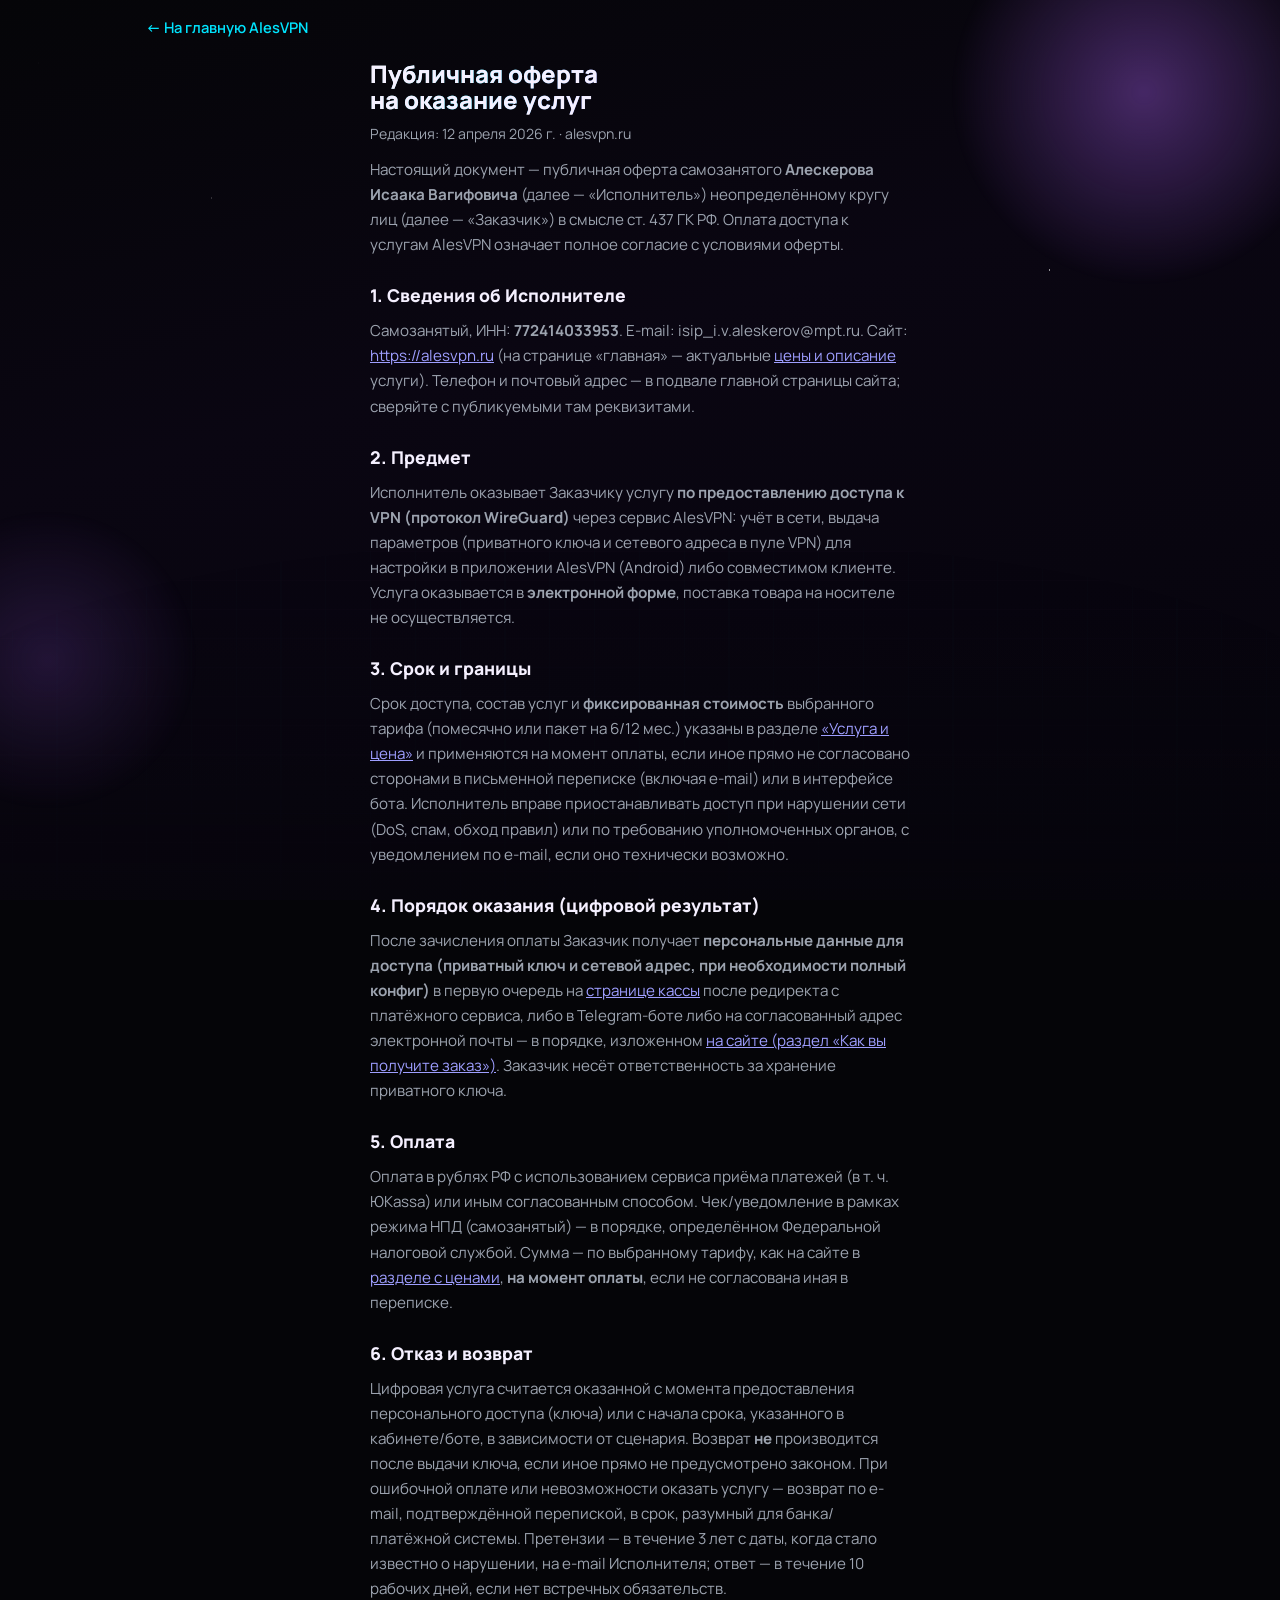
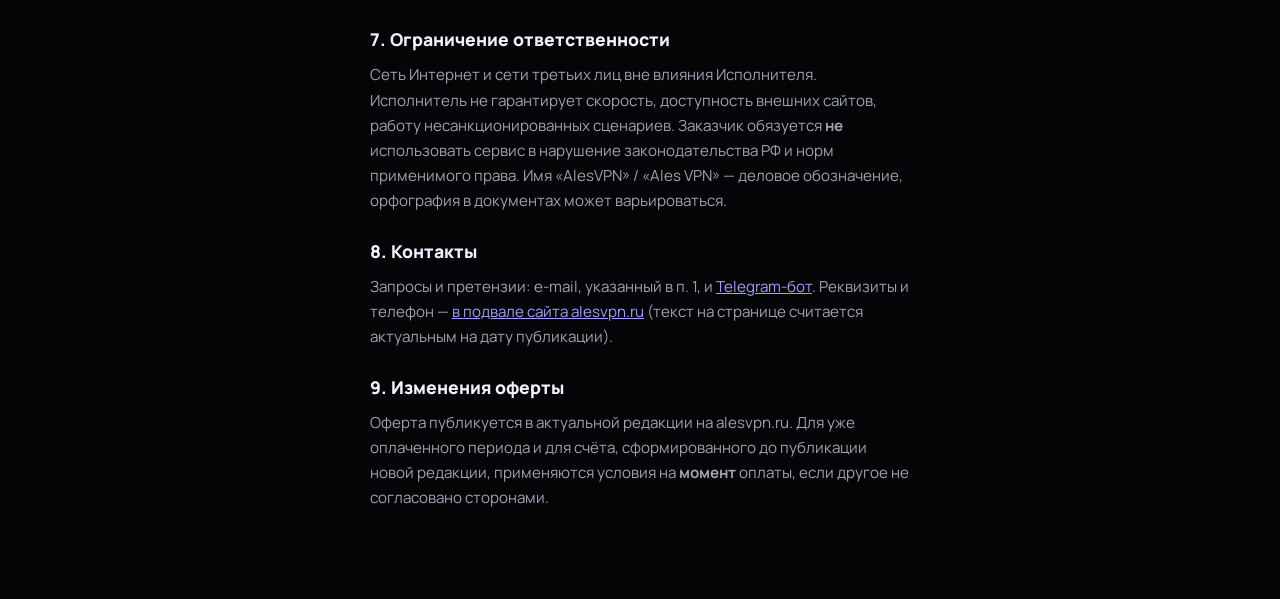
==== web/oferta.html @ 0da1a682 "UPPPPD WEB" ====
<!DOCTYPE html>
<html lang="ru">
  <head>
    <meta charset="utf-8" />
    <meta name="viewport" content="width=device-width, initial-scale=1" />
    <meta name="color-scheme" content="dark" />
    <meta name="theme-color" content="#050508" />
    <meta
      name="description"
      content="Публичная оферта на оказание услуг AlesVPN (самозанятый)."
    />
    <title>Публичная оферта — AlesVPN</title>
    <link rel="icon" href="assets/favicon.svg" type="image/svg+xml" />
    <link rel="preconnect" href="https://fonts.googleapis.com" />
    <link rel="preconnect" href="https://fonts.gstatic.com" crossorigin />
    <link
      href="https://fonts.googleapis.com/css2?family=Manrope:wght@500;600;700;800&display=swap"
      rel="stylesheet"
    />
    <link rel="stylesheet" href="assets/style.css" />
  </head>
  <body>
    <a class="skip-link" href="#oferta">К тексту оферты</a>
    <div id="bg" aria-hidden="true">
      <div class="stars-css"></div>
      <div class="stars-css-dense" aria-hidden="true"></div>
      <div class="glow-tr"></div>
      <div class="glow-bl"></div>
      <div class="earth"></div>
    </div>

    <div class="wrap" id="oferta">
      <a class="oferta-back" href="index.html">← На главную AlesVPN</a>
      <article class="oferta-article" id="oferta-text">
        <h1>Публичная оферта на оказание услуг</h1>
        <p class="oferta-meta">Редакция: 12 апреля 2026 г. · alesvpn.ru</p>
        <p>
          Настоящий документ — публичная оферта самозанятого <strong>Алескерова
          Исаака Вагифовича</strong> (далее — «Исполнитель») неопределённому кругу лиц
          (далее — «Заказчик») в смысле ст.&nbsp;437 ГК РФ. Оплата доступа
          к услугам AlesVPN означает полное согласие с условиями оферты.
        </p>
        <h2>1. Сведения об Исполнителе</h2>
        <p>
          Самозанятый, ИНН: <strong>772414033953</strong>. E-mail:
          isip_i.v.aleskerov@mpt.ru. Сайт: <a href="https://alesvpn.ru">https://alesvpn.ru</a>
          (на странице «главная» — актуальные <a href="index.html#услуги">цены
          и описание</a> услуги). Телефон и почтовый адрес — в подвале главной
          страницы сайта; сверяйте с публикуемыми там реквизитами.
        </p>
        <h2>2. Предмет</h2>
        <p>
          Исполнитель оказывает Заказчику услугу
          <strong>по предоставлению доступа к VPN (протокол WireGuard)</strong>
          через сервис AlesVPN: учёт в сети, выдача параметров
          (приватного ключа и сетевого адреса в пуле VPN) для настройки в
          приложении AlesVPN (Android) либо совместимом клиенте. Услуга
          оказывается в <strong>электронной форме</strong>, поставка товара на
          носителе не осуществляется.
        </p>
        <h2>3. Срок и границы</h2>
        <p>
          Срок доступа, состав услуг и <strong>фиксированная стоимость
          </strong>выбранного тарифа (помесячно или пакет на 6/12 мес.) указаны
          в разделе
          <a href="index.html#услуги">«Услуга и цена»</a> и применяются на
          момент оплаты, если
          иное прямо не согласовано сторонами в письменной переписке
          (включая e-mail) или в интерфейсе бота. Исполнитель вправе приостанавливать
          доступ при нарушении сети (DoS, спам, обход правил) или по
          требованию уполномоченных органов, с уведомлением по e-mail, если
          оно технически возможно.
        </p>
        <h2>4. Порядок оказания (цифровой результат)</h2>
        <p>
          После зачисления оплаты Заказчик получает <strong>персональные
          данные для доступа (приватный ключ и сетевой адрес, при необходимости
          полный конфиг)</strong> в первую очередь на <a href="https://alesvpn.ru/pay/">странице
          кассы</a> после редиректа с платёжного сервиса, либо в Telegram-боте
          либо на согласованный адрес электронной почты — в порядке, изложенном
          <a href="index.html#получение">на сайте (раздел «Как вы получите заказ»)</a>. Заказчик
          несёт ответственность за хранение приватного ключа.
        </p>
        <h2>5. Оплата</h2>
        <p>
          Оплата в рублях РФ с использованием сервиса приёма платежей
          (в т.&nbsp;ч. ЮKassa) или иным согласованным способом. Чек/уведомление
          в рамках режима НПД (самозанятый) — в порядке, определённом
          Федеральной налоговой службой. Сумма — по выбранному тарифу, как на
          сайте в
          <a href="index.html#услуги">разделе с ценами</a>, <strong>на
          момент оплаты</strong>, если не
          согласована иная в переписке.
        </p>
        <h2>6. Отказ и возврат</h2>
        <p>
          Цифровая услуга считается оказанной с момента предоставления
          персонального доступа (ключа) или с начала срока, указанного в
          кабинете/боте, в зависимости от сценария. Возврат
          <strong>не</strong> производится после выдачи ключа, если
          иное прямо не предусмотрено законом. При ошибочной оплате или
          невозможности оказать услугу — возврат по
          e-mail, подтверждённой перепиской, в срок, разумный для
          банка/платёжной системы. Претензии — в течение 3 лет с
          даты, когда стало известно о нарушении, на e-mail Исполнителя;
          ответ — в течение 10 рабочих дней, если нет встречных обязательств.
        </p>
        <h2>7. Ограничение ответственности</h2>
        <p>
          Сеть Интернет и сети третьих лиц вне влияния Исполнителя. Исполнитель
          не гарантирует скорость, доступность внешних сайтов, работу
          несанкционированных сценариев. Заказчик обязуется <strong>не
          </strong>использовать сервис в нарушение законодательства РФ и
          норм применимого права. Имя «AlesVPN» / «Ales VPN» — деловое
          обозначение, орфография в документах может варьироваться.
        </p>
        <h2>8. Контакты</h2>
        <p>
          Запросы и претензии: e-mail, указанный в п.&nbsp;1, и
          <a href="https://t.me/AlesVPN_bot">Telegram-бот</a>. Реквизиты и
          телефон — <a href="index.html#content">в подвале сайта alesvpn.ru</a>
          (текст на странице считается актуальным на дату публикации).
        </p>
        <h2>9. Изменения оферты</h2>
        <p>
          Оферта публикуется в актуальной редакции на
          alesvpn.ru. Для уже оплаченного периода и для счёта, сформированного
          до публикации новой редакции, применяются условия на
          <strong>момент</strong> оплаты, если другое не
          согласовано сторонами.
        </p>
      </article>
    </div>
    <script src="assets/stars.js" defer></script>
  </body>
</html>
---- web/assets/style.css ----
/* AlesVPN — согласовано с Android theme (Color.kt, NeonBackground) */
:root {
  --bg-0: #050508;
  --bg-1: #0a0612;
  --purple: #b366ff;
  --purple-dim: #6b3fa0;
  --cyan: #00e5ff;
  --text: #f5f0ff;
  --muted: #9ca3af;
  --glass: rgba(27, 15, 46, 0.5);
  --line: rgba(179, 102, 255, 0.22);
  --font: "Manrope", system-ui, sans-serif;
}

* {
  box-sizing: border-box;
}
::selection {
  background: color-mix(in srgb, var(--purple) 45%, transparent);
  color: var(--text);
}
html {
  scroll-behavior: smooth;
}
body {
  margin: 0;
  min-height: 100vh;
  color: var(--text);
  font-family: var(--font);
  background: var(--bg-0);
}
.skip-link {
  position: absolute;
  left: -9999px;
  z-index: 100;
  padding: 0.5rem 1rem;
  background: var(--cyan);
  color: #0a040e;
  font-weight: 700;
  border-radius: 8px;
}
.skip-link:focus {
  left: 0.75rem;
  top: 0.75rem;
}

#bg {
  position: fixed;
  inset: 0;
  z-index: 0;
  isolation: isolate;
  background: linear-gradient(165deg, var(--bg-0), var(--bg-1) 40%, #06040c);
  pointer-events: none;
}

.stars-css {
  position: absolute;
  inset: 0;
  background-image: radial-gradient(1.2px 1.2px at 15% 20%, #fff3 0 50%, transparent 52%),
    radial-gradient(1px 1px at 55% 65%, rgba(0, 229, 255, 0.2) 0 50%, transparent 52%),
    radial-gradient(1.4px 1.4px at 82% 30%, #fffa 0 50%, transparent 52%),
    radial-gradient(0.8px 0.8px at 40% 80%, #fff2 0 50%, transparent 52%),
    radial-gradient(1.1px 1.1px at 6% 45%, #fff2 0 50%, transparent 52%),
    radial-gradient(0.9px 0.9px at 33% 12%, rgba(255, 255, 255, 0.2) 0 50%, transparent 52%),
    radial-gradient(1px 1px at 91% 72%, #fff1 0 50%, transparent 52%),
    radial-gradient(0.7px 0.7px at 48% 91%, rgba(0, 229, 255, 0.12) 0 50%, transparent 52%);
  background-size: 110% 110%, 100% 100%, 100% 100%, 100% 100%, 100% 100%, 100% 100%,
    100% 100%, 100% 100%;
  animation: shift 100s ease-in-out infinite;
  opacity: 0.86;
}

/* Статичный плотный слой — мелкие точки по всему экрану */
.stars-css-dense {
  position: absolute;
  inset: 0;
  opacity: 0.68;
  background-image: radial-gradient(0.55px 0.55px at 3% 7%, rgba(255, 255, 255, 0.4), transparent),
    radial-gradient(0.5px 0.5px at 11% 19%, rgba(255, 255, 255, 0.32), transparent),
    radial-gradient(0.45px 0.45px at 19% 4%, rgba(0, 229, 255, 0.2), transparent),
    radial-gradient(0.5px 0.5px at 27% 14%, rgba(255, 255, 255, 0.28), transparent),
    radial-gradient(0.55px 0.55px at 35% 28%, rgba(255, 255, 255, 0.35), transparent),
    radial-gradient(0.4px 0.4px at 44% 9%, rgba(255, 255, 255, 0.25), transparent),
    radial-gradient(0.5px 0.5px at 52% 21%, rgba(179, 102, 255, 0.18), transparent),
    radial-gradient(0.45px 0.45px at 60% 6%, rgba(255, 255, 255, 0.3), transparent),
    radial-gradient(0.5px 0.5px at 68% 18%, rgba(255, 255, 255, 0.26), transparent),
    radial-gradient(0.45px 0.45px at 76% 3%, rgba(0, 229, 255, 0.15), transparent),
    radial-gradient(0.5px 0.5px at 84% 15%, rgba(255, 255, 255, 0.33), transparent),
    radial-gradient(0.4px 0.4px at 92% 27%, rgba(255, 255, 255, 0.22), transparent),
    radial-gradient(0.5px 0.5px at 8% 35%, rgba(255, 255, 255, 0.3), transparent),
    radial-gradient(0.45px 0.45px at 16% 48%, rgba(255, 255, 255, 0.25), transparent),
    radial-gradient(0.5px 0.5px at 24% 40%, rgba(0, 229, 255, 0.14), transparent),
    radial-gradient(0.45px 0.45px at 32% 55%, rgba(255, 255, 255, 0.35), transparent),
    radial-gradient(0.5px 0.5px at 40% 45%, rgba(255, 255, 255, 0.28), transparent),
    radial-gradient(0.4px 0.4px at 48% 62%, rgba(179, 102, 255, 0.12), transparent),
    radial-gradient(0.5px 0.5px at 56% 50%, rgba(255, 255, 255, 0.32), transparent),
    radial-gradient(0.45px 0.45px at 64% 38%, rgba(255, 255, 255, 0.2), transparent),
    radial-gradient(0.5px 0.5px at 72% 57%, rgba(255, 255, 255, 0.27), transparent),
    radial-gradient(0.4px 0.4px at 80% 44%, rgba(0, 229, 255, 0.12), transparent),
    radial-gradient(0.5px 0.5px at 88% 52%, rgba(255, 255, 255, 0.34), transparent),
    radial-gradient(0.45px 0.45px at 96% 64%, rgba(255, 255, 255, 0.24), transparent),
    radial-gradient(0.5px 0.5px at 4% 72%, rgba(255, 255, 255, 0.3), transparent),
    radial-gradient(0.4px 0.4px at 13% 80%, rgba(255, 255, 255, 0.22), transparent),
    radial-gradient(0.5px 0.5px at 22% 68%, rgba(255, 255, 255, 0.32), transparent),
    radial-gradient(0.45px 0.45px at 31% 90%, rgba(0, 229, 255, 0.15), transparent),
    radial-gradient(0.5px 0.5px at 39% 75%, rgba(255, 255, 255, 0.26), transparent),
    radial-gradient(0.45px 0.45px at 47% 88%, rgba(255, 255, 255, 0.2), transparent),
    radial-gradient(0.4px 0.4px at 55% 70%, rgba(255, 255, 255, 0.28), transparent),
    radial-gradient(0.5px 0.5px at 63% 95%, rgba(179, 102, 255, 0.1), transparent),
    radial-gradient(0.5px 0.5px at 71% 78%, rgba(255, 255, 255, 0.33), transparent),
    radial-gradient(0.45px 0.45px at 79% 85%, rgba(255, 255, 255, 0.25), transparent),
    radial-gradient(0.5px 0.5px at 87% 73%, rgba(0, 229, 255, 0.11), transparent),
    radial-gradient(0.4px 0.4px at 95% 90%, rgba(255, 255, 255, 0.3), transparent),
    radial-gradient(0.45px 0.45px at 2% 58%, rgba(255, 255, 255, 0.2), transparent),
    radial-gradient(0.5px 0.5px at 97% 40%, rgba(255, 255, 255, 0.28), transparent);
  pointer-events: none;
}

/* Плитка 56×56 — повтор по всему вьюпорту, сотни мелких точек */
.stars-tile {
  position: absolute;
  inset: 0;
  pointer-events: none;
  opacity: 0.52;
  background-size: 56px 56px;
  background-repeat: repeat;
  background-image: radial-gradient(0.5px 0.5px at 3px 2px, rgba(255, 255, 255, 0.45), transparent),
    radial-gradient(0.4px 0.4px at 20px 20px, rgba(255, 255, 255, 0.32), transparent),
    radial-gradient(0.45px 0.45px at 37px 33px, rgba(0, 229, 255, 0.18), transparent),
    radial-gradient(0.35px 0.35px at 2px 4px, rgba(255, 255, 255, 0.25), transparent),
    radial-gradient(0.4px 0.4px at 19px 17px, rgba(255, 255, 255, 0.3), transparent),
    radial-gradient(0.4px 0.4px at 36px 30px, rgba(255, 255, 255, 0.22), transparent),
    radial-gradient(0.45px 0.45px at 12px 0px, rgba(255, 255, 255, 0.28), transparent),
    radial-gradient(0.35px 0.35px at 26px 13px, rgba(179, 102, 255, 0.12), transparent),
    radial-gradient(0.4px 0.4px at 11px 39px, rgba(255, 255, 255, 0.33), transparent),
    radial-gradient(0.4px 0.4px at 28px 6px, rgba(0, 229, 255, 0.1), transparent),
    radial-gradient(0.4px 0.4px at 45px 1px, rgba(255, 255, 255, 0.2), transparent),
    radial-gradient(0.4px 0.4px at 9px 18px, rgba(255, 255, 255, 0.26), transparent),
    radial-gradient(0.35px 0.35px at 1px 12px, rgba(255, 255, 255, 0.2), transparent),
    radial-gradient(0.4px 0.4px at 33px 2px, rgba(255, 255, 255, 0.3), transparent),
    radial-gradient(0.4px 0.4px at 50px 8px, rgba(255, 255, 255, 0.15), transparent),
    radial-gradient(0.4px 0.4px at 6px 25px, rgba(255, 255, 255, 0.28), transparent),
    radial-gradient(0.35px 0.35px at 15px 8px, rgba(0, 229, 255, 0.12), transparent),
    radial-gradient(0.45px 0.45px at 32px 21px, rgba(255, 255, 255, 0.24), transparent),
    radial-gradient(0.35px 0.35px at 42px 12px, rgba(255, 255, 255, 0.2), transparent),
    radial-gradient(0.4px 0.4px at 24px 38px, rgba(255, 255, 255, 0.3), transparent);
}
.stars-tile-b {
  opacity: 0.38;
  background-position: 28px 14px;
  background-image: radial-gradient(0.45px 0.45px at 11px 2px, rgba(255, 255, 255, 0.3), transparent),
    radial-gradient(0.4px 0.4px at 2px 13px, rgba(255, 255, 255, 0.25), transparent),
    radial-gradient(0.4px 0.4px at 21px 24px, rgba(0, 229, 255, 0.12), transparent),
    radial-gradient(0.35px 0.35px at 40px 35px, rgba(255, 255, 255, 0.22), transparent),
    radial-gradient(0.4px 0.4px at 3px 46px, rgba(255, 255, 255, 0.28), transparent),
    radial-gradient(0.4px 0.4px at 22px 1px, rgba(255, 255, 255, 0.2), transparent),
    radial-gradient(0.4px 0.4px at 41px 12px, rgba(255, 255, 255, 0.26), transparent),
    radial-gradient(0.35px 0.35px at 2px 23px, rgba(255, 255, 255, 0.18), transparent),
    radial-gradient(0.45px 0.45px at 21px 34px, rgba(179, 102, 255, 0.1), transparent),
    radial-gradient(0.4px 0.4px at 40px 45px, rgba(255, 255, 255, 0.3), transparent),
    radial-gradient(0.4px 0.4px at 1px 0px, rgba(255, 255, 255, 0.2), transparent),
    radial-gradient(0.4px 0.4px at 20px 11px, rgba(0, 229, 255, 0.1), transparent),
    radial-gradient(0.35px 0.35px at 0px 33px, rgba(255, 255, 255, 0.24), transparent),
    radial-gradient(0.4px 0.4px at 19px 44px, rgba(255, 255, 255, 0.22), transparent),
    radial-gradient(0.4px 0.4px at 38px 1px, rgba(255, 255, 255, 0.26), transparent),
    radial-gradient(0.4px 0.4px at 17px 10px, rgba(255, 255, 255, 0.2), transparent),
    radial-gradient(0.4px 0.4px at 36px 21px, rgba(255, 255, 255, 0.32), transparent),
    radial-gradient(0.4px 0.4px at 15px 32px, rgba(255, 255, 255, 0.2), transparent),
    radial-gradient(0.4px 0.4px at 34px 43px, rgba(255, 255, 255, 0.15), transparent);
}

.comets {
  position: absolute;
  inset: 0;
  z-index: 1;
  overflow: hidden;
  pointer-events: none;
}
.comet {
  --comet-dur: 14s;
  --comet-delay: 0s;
  --comet-rot: 35deg;
  --comet-sx: 0;
  --comet-sy: 0;
  --comet-ex: 0;
  --comet-ey: 0;
  --comet-scale: 0.8;
  position: absolute;
  left: 0;
  top: 0;
  width: clamp(64px, 8vw, 100px);
  height: 2px;
  margin-left: -1px;
  border-radius: 1px;
  /* Хвост сзади: яркий «нос» в +local X, совпадает с направлением полёта после rotate(atan2(Δy,Δx)) */
  background: linear-gradient(
    90deg,
    transparent 0%,
    rgba(179, 102, 255, 0.1) 40%,
    rgba(0, 230, 255, 0.28) 62%,
    rgba(255, 255, 255, 0.9) 100%
  );
  box-shadow: 0 0 4px color-mix(in srgb, var(--cyan) 30%, transparent),
    0 0 6px color-mix(in srgb, var(--cyan) 6%, transparent);
  opacity: 0;
  transform: translate(var(--comet-sx), var(--comet-sy)) rotate(var(--comet-rot)) scale(var(--comet-scale));
  animation: comet-streak var(--comet-dur) linear infinite;
  animation-delay: var(--comet-delay);
}
@keyframes comet-streak {
  0% {
    opacity: 0;
    transform: translate(var(--comet-sx), var(--comet-sy)) rotate(var(--comet-rot)) scale(var(--comet-scale));
  }
  5% {
    opacity: 0.9;
  }
  90% {
    opacity: 0.72;
  }
  100% {
    opacity: 0;
    transform: translate(var(--comet-ex), var(--comet-ey)) rotate(var(--comet-rot)) scale(calc(var(--comet-scale) * 0.8));
  }
}

@keyframes shift {
  0%,
  100% {
    transform: translate(0, 0);
  }
  50% {
    transform: translate(1%, -0.5%);
  }
}

.glow-tr {
  z-index: 2;
  position: absolute;
  top: -12%;
  right: -5%;
  width: min(400px, 45vw);
  height: min(400px, 45vw);
  background: radial-gradient(
    circle,
    color-mix(in srgb, var(--purple) 36%, transparent) 0%,
    transparent 68%
  );
  filter: blur(2px);
  animation: bob 20s ease-in-out infinite;
}
.glow-bl {
  z-index: 2;
  position: absolute;
  bottom: 10%;
  left: -8%;
  width: min(300px, 40vw);
  height: min(300px, 40vw);
  background: radial-gradient(
    circle,
    color-mix(in srgb, var(--purple-dim) 28%, transparent) 0%,
    transparent 70%
  );
  filter: blur(2px);
  animation: bob 24s ease-in-out -6s infinite;
}
@keyframes bob {
  0%,
  100% {
    transform: translate(0, 0);
  }
  50% {
    transform: translate(-6px, 4px) scale(1.03);
  }
}

.earth {
  z-index: 2;
  position: absolute;
  left: 0;
  right: 0;
  bottom: 0;
  height: 36vh;
  max-height: 380px;
  border-radius: 100% 100% 0 0;
  background: linear-gradient(180deg, transparent, rgba(5, 5, 8, 0.88)),
    repeating-linear-gradient(90deg, transparent 0 39px, rgba(0, 229, 255, 0.05) 39px 40px),
    repeating-linear-gradient(0deg, transparent 0 25px, rgba(179, 102, 255, 0.05) 25px 26px);
  transform: scale(1.12);
  transform-origin: bottom;
  opacity: 0.45;
  mask-image: linear-gradient(180deg, #0004, #000a);
}
#star-canvas {
  /* Внутри #bg, над CSS-слоями: иначе #bg рисовался бы поверх canvas (старый баг). */
  position: absolute;
  inset: 0;
  z-index: 1;
  pointer-events: none;
  opacity: 0.9;
}

.wrap {
  position: relative;
  z-index: 1;
  max-width: 1024px;
  margin: 0 auto;
  padding: 1rem 1.15rem 3.5rem;
}
header {
  display: flex;
  flex-wrap: wrap;
  align-items: center;
  justify-content: space-between;
  gap: 0.75rem;
  padding: 0.25rem 0 1.75rem;
}
header .header-download {
  padding: 0.52rem 1rem;
  font-size: 0.86rem;
  border-radius: 12px;
  white-space: nowrap;
}
.logo {
  display: inline-flex;
  align-items: center;
  gap: 0.5rem;
  text-decoration: none;
  color: var(--text);
  font-weight: 800;
  font-size: 1.2rem;
  letter-spacing: 0.04em;
}
.logo span {
  width: 8px;
  height: 8px;
  border-radius: 50%;
  background: var(--cyan);
  box-shadow: 0 0 12px var(--cyan);
}
nav.nav a {
  color: var(--muted);
  text-decoration: none;
  font-weight: 600;
  font-size: 0.88rem;
  margin-left: 0.85rem;
}
nav.nav a:first-of-type {
  margin-left: 0;
}
nav.nav a:hover {
  color: var(--text);
}
nav.nav a:focus-visible {
  outline: 2px solid var(--cyan);
  outline-offset: 4px;
  border-radius: 6px;
  color: var(--text);
}

h1 {
  font-size: clamp(2.1rem, 5.5vw, 3.15rem);
  line-height: 1.1;
  margin: 0 0 0.9rem;
  max-width: 16ch;
  background: linear-gradient(120deg, #fff, var(--cyan) 40%, var(--purple));
  -webkit-background-clip: text;
  background-clip: text;
  color: transparent;
}
.sub {
  color: var(--muted);
  max-width: 50ch;
  line-height: 1.6;
  font-size: 1.08rem;
  margin: 0 0 1.5rem;
}
.sub-tight {
  margin: -0.4rem 0 1rem;
  max-width: 60ch;
}
.pill {
  display: inline-block;
  font-size: 0.8rem;
  color: var(--muted);
  border: 1px solid var(--line);
  padding: 0.3rem 0.75rem;
  border-radius: 999px;
  margin-bottom: 1.1rem;
  background: var(--glass);
}
.pill b {
  color: var(--cyan);
  font-weight: 600;
  margin-left: 0.35rem;
}
.dns-hint {
  font-size: 0.86rem;
  line-height: 1.5;
  color: var(--muted);
  background: color-mix(in srgb, var(--cyan) 6%, var(--bg-0));
  border: 1px solid color-mix(in srgb, var(--cyan) 22%, transparent);
  border-radius: 12px;
  padding: 0.75rem 1rem;
  margin: 0 0 1.25rem;
  max-width: 55ch;
}
.dns-hint strong {
  color: var(--text);
  font-weight: 600;
}
.cta {
  display: flex;
  flex-wrap: wrap;
  gap: 0.65rem;
  margin: 0 0 2.5rem;
}
.btn {
  display: inline-flex;
  align-items: center;
  justify-content: center;
  padding: 0.86rem 1.35rem;
  border-radius: 14px;
  font-weight: 700;
  font-size: 0.95rem;
  text-decoration: none;
  border: 1px solid transparent;
  cursor: pointer;
  font-family: inherit;
  transition: 0.18s box-shadow, 0.12s transform;
}
.btn:hover {
  transform: translateY(-1px);
}
.btn:active {
  transform: scale(0.98);
}
.btn-main {
  color: #0a040e;
  background: linear-gradient(130deg, var(--cyan), #4befff);
  box-shadow: 0 4px 32px color-mix(in srgb, var(--cyan) 32%, transparent);
}
.btn-ghost {
  color: var(--text);
  background: var(--glass);
  border-color: var(--line);
}
.btn-ghost:hover {
  border-color: color-mix(in srgb, var(--cyan) 50%, var(--line));
  background: color-mix(in srgb, var(--glass), var(--cyan) 8%);
}
.btn:focus-visible {
  outline: 2px solid var(--cyan);
  outline-offset: 3px;
}
.security {
  margin: 0 0 2rem;
  max-width: 55ch;
  line-height: 1.6;
  font-size: 0.95rem;
  color: var(--muted);
  padding: 1rem 1.1rem;
  border-radius: 14px;
  background: var(--glass);
  border: 1px solid var(--line);
}

h2 {
  font-size: 1.3rem;
  font-weight: 800;
  margin: 0 0 1rem;
  scroll-margin-top: 5rem;
}
.grid {
  display: grid;
  grid-template-columns: repeat(auto-fit, minmax(240px, 1fr));
  gap: 0.9rem;
  margin-bottom: 2.2rem;
}
.card {
  padding: 1.2rem 1.3rem;
  border-radius: 18px;
  background: var(--glass);
  border: 1px solid var(--line);
  backdrop-filter: blur(12px);
  position: relative;
  overflow: hidden;
}
.card::before {
  content: "";
  position: absolute;
  top: -20%;
  right: -20%;
  width: 100px;
  height: 100px;
  background: radial-gradient(
    circle,
    color-mix(in srgb, var(--purple) 35%, transparent) 0%,
    transparent 70%
  );
  pointer-events: none;
}
.card h3 {
  margin: 0 0 0.4rem;
  font-size: 1.02rem;
}
.card p {
  margin: 0;
  color: var(--muted);
  font-size: 0.93rem;
  line-height: 1.5;
}
.ic {
  font-size: 1.2rem;
  margin-bottom: 0.5rem;
}
ol.steps {
  margin: 0;
  padding-left: 1.2rem;
  color: var(--muted);
  line-height: 1.7;
  font-size: 0.95rem;
}
ol.steps li {
  margin-bottom: 0.35rem;
}
code {
  font-size: 0.88em;
  color: var(--cyan);
}
footer {
  margin-top: 1.5rem;
  padding-top: 1.2rem;
  border-top: 1px solid var(--line);
  text-align: center;
  color: var(--muted);
  font-size: 0.85rem;
  line-height: 1.55;
}
footer a {
  color: var(--cyan);
  text-decoration: none;
}
footer a:hover {
  text-decoration: underline;
}
footer .footer-email {
  color: var(--cyan);
  margin: 0;
  font-weight: 600;
  user-select: all;
}
footer .footer-inn {
  margin: 0.5rem 0 0;
  color: var(--muted);
  font-size: 0.82rem;
  user-select: all;
}
footer .foot-req,
footer .foot-legal {
  margin: 0.35rem 0 0;
  max-width: 42rem;
  margin-left: auto;
  margin-right: auto;
  font-size: 0.82rem;
  user-select: text;
}
footer .foot-links {
  margin: 0.75rem 0 0.25rem;
  display: flex;
  flex-wrap: wrap;
  gap: 0.5rem 1rem;
  justify-content: center;
  align-items: center;
}
.product-offer {
  max-width: 32rem;
  margin: 0 0 2.2rem;
  padding: 1.25rem 1.35rem;
  border-radius: 18px;
  background: var(--glass);
  border: 1px solid var(--line);
  backdrop-filter: blur(12px);
  position: relative;
  overflow: hidden;
}
.product-offer::before {
  content: "";
  position: absolute;
  top: -25%;
  right: -15%;
  width: 120px;
  height: 120px;
  background: radial-gradient(
    circle,
    color-mix(in srgb, var(--cyan) 25%, transparent) 0%,
    transparent 70%
  );
  pointer-events: none;
}
.product-offer h3 {
  margin: 0 0 0.5rem;
  font-size: 1.1rem;
  font-weight: 800;
}
.product-offer .price {
  font-size: 1.45rem;
  font-weight: 800;
  color: var(--text);
  margin: 0.4rem 0 0.6rem;
  letter-spacing: 0.02em;
}
.product-offer .price-tiers-title {
  margin: 0.8rem 0 0.35rem;
  font-size: 0.88rem;
  font-weight: 700;
  color: var(--text);
  text-transform: uppercase;
  letter-spacing: 0.04em;
}
.product-offer .price-tiers {
  list-style: none;
  margin: 0 0 0.75rem;
  padding: 0;
  font-size: 0.95rem;
  line-height: 1.45;
  color: var(--muted);
}
.product-offer .price-tiers li {
  display: flex;
  justify-content: space-between;
  align-items: baseline;
  gap: 1rem;
  padding: 0.5rem 0;
  border-bottom: 1px solid var(--line);
  flex-wrap: wrap;
}
.product-offer .price-tiers li:last-of-type {
  border-bottom: none;
}
.product-offer .price-tiers strong {
  color: var(--text);
  font-size: 1.05rem;
  font-weight: 800;
  white-space: nowrap;
}
.product-offer p {
  margin: 0;
  color: var(--muted);
  font-size: 0.94rem;
  line-height: 1.55;
}
.product-offer p + p {
  margin-top: 0.6rem;
}
.delivery-block {
  margin: 0 0 2.2rem;
  max-width: 55ch;
  line-height: 1.6;
  font-size: 0.95rem;
  color: var(--muted);
  padding: 1rem 1.1rem;
  border-radius: 14px;
  background: var(--glass);
  border: 1px solid var(--line);
}
.delivery-block strong {
  color: var(--text);
}
.oferta-article {
  max-width: 60ch;
  margin: 0 auto 2rem;
  color: var(--muted);
  font-size: 0.95rem;
  line-height: 1.65;
}
.oferta-article h1 {
  font-size: 1.5rem;
  font-weight: 800;
  color: var(--text);
  margin: 0 0 0.5rem;
}
.oferta-article h2 {
  font-size: 1.1rem;
  font-weight: 800;
  color: var(--text);
  margin: 1.5rem 0 0.5rem;
}
.oferta-article p {
  margin: 0 0 0.75rem;
}
.oferta-article ol,
.oferta-article ul {
  margin: 0 0 0.75rem;
  padding-left: 1.2rem;
}
.oferta-article li {
  margin-bottom: 0.35rem;
}
.oferta-meta {
  font-size: 0.88rem;
  color: var(--muted);
  margin: 0 0 1.5rem;
}
.oferta-back {
  display: inline-block;
  margin: 0 0 1.5rem;
  color: var(--cyan);
  text-decoration: none;
  font-size: 0.92rem;
  font-weight: 600;
}
.oferta-back:hover {
  text-decoration: underline;
}
@media (prefers-reduced-motion: reduce) {
  .glow-tr,
  .glow-bl,
  .stars-css,
  #star-canvas {
    animation: none;
  }
  .comets {
    display: none;
  }
  .stars-css-dense {
    opacity: 0.35;
  }
  .stars-tile,
  .stars-tile-b {
    opacity: 0.22;
  }
}
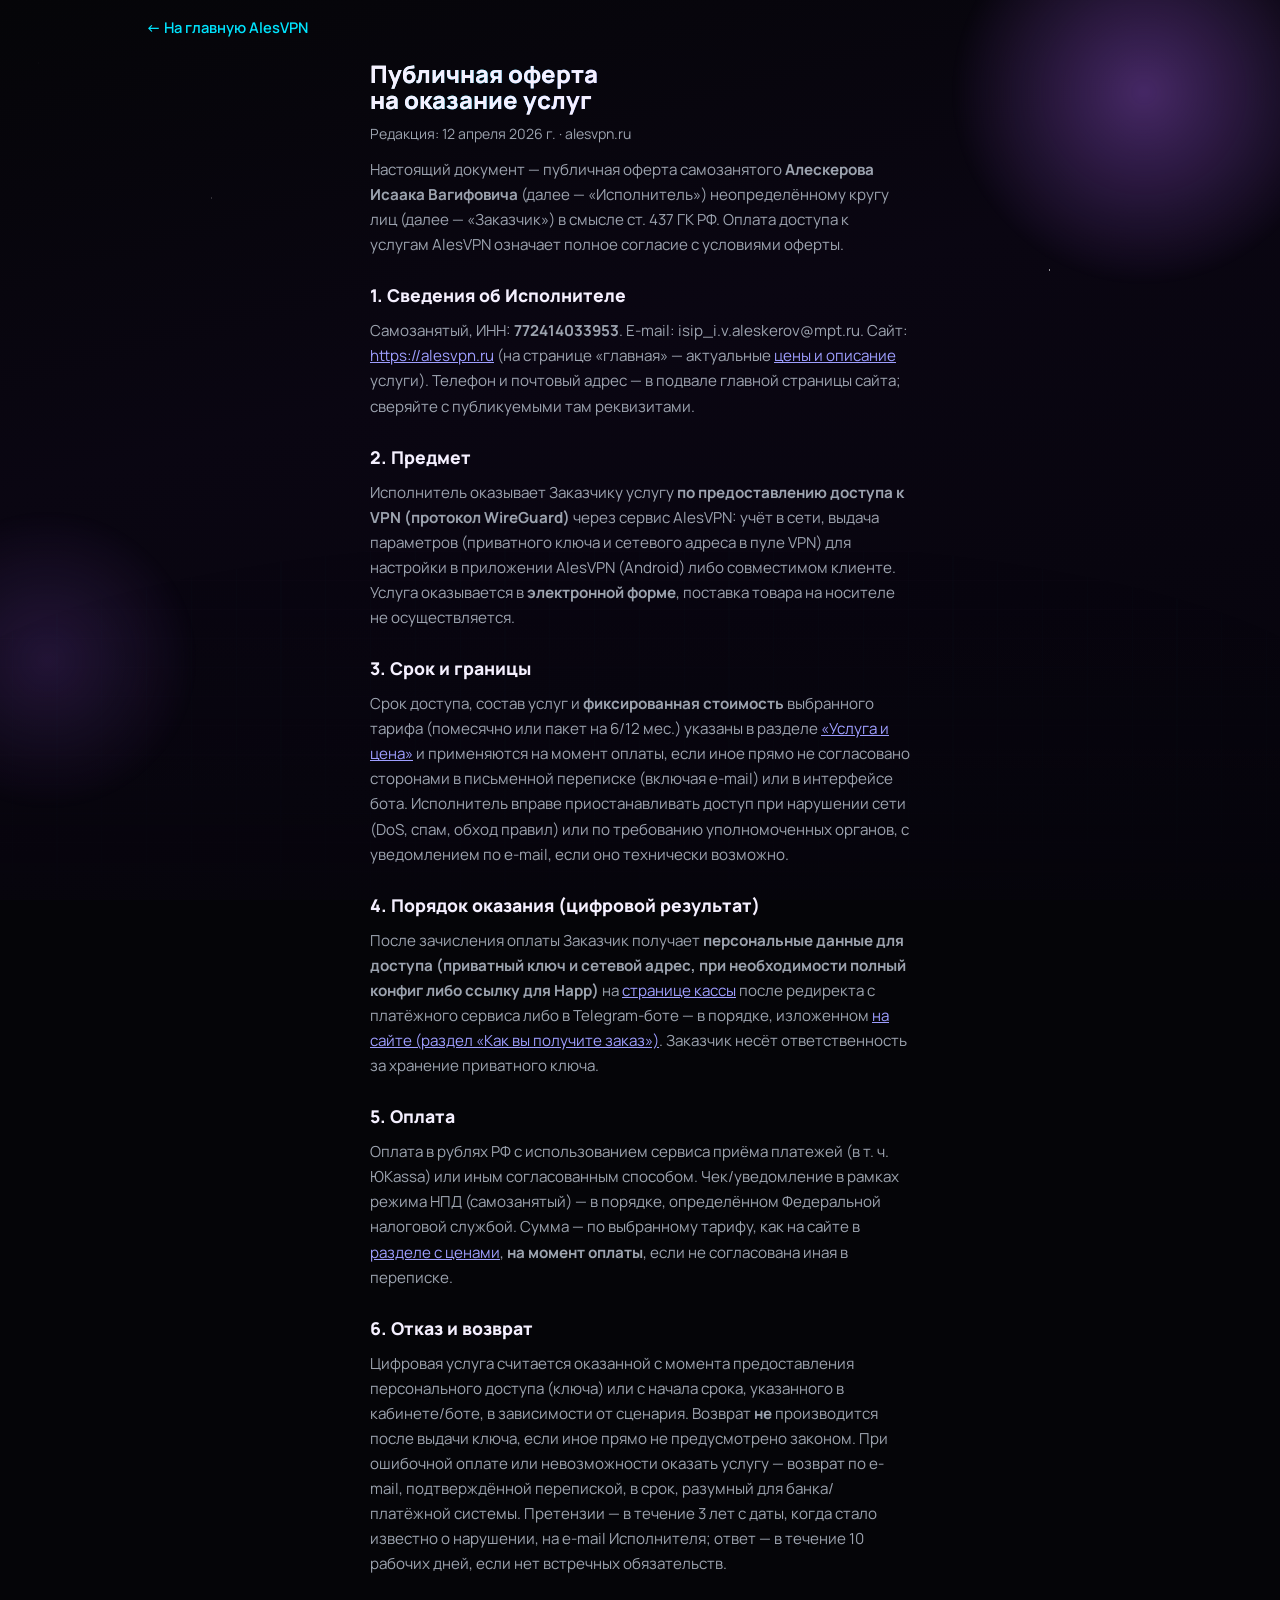
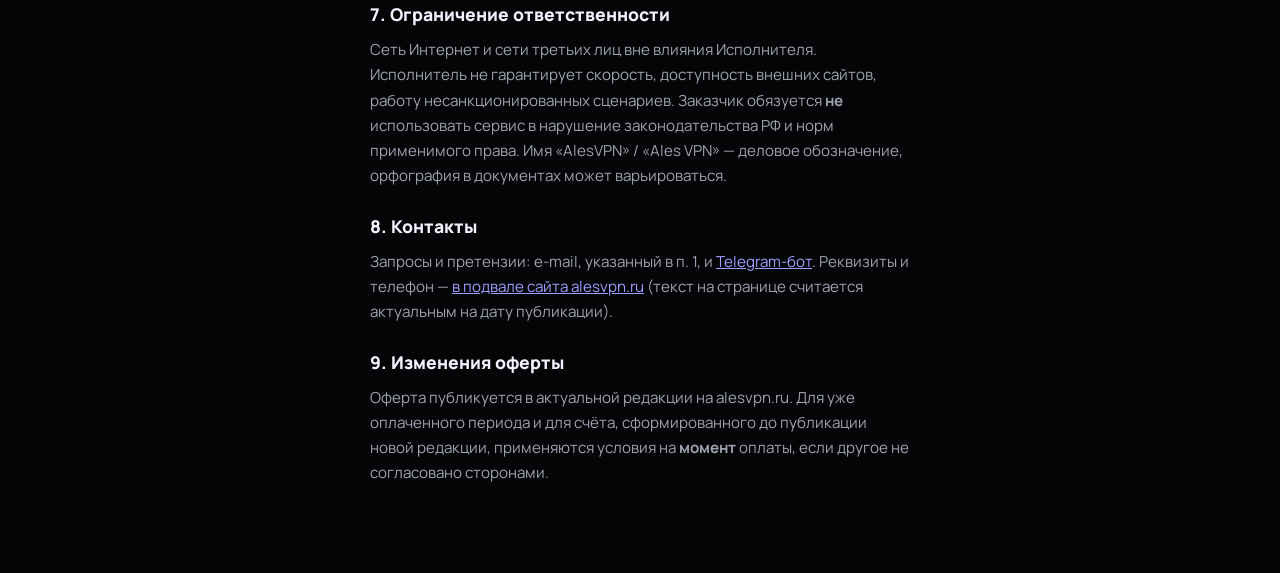
==== commit c1f8790f: "S" ====
--- a/web/oferta.html
+++ b/web/oferta.html
@@ -75,9 +75,9 @@
         <p>
           После зачисления оплаты Заказчик получает <strong>персональные
           данные для доступа (приватный ключ и сетевой адрес, при необходимости
-          полный конфиг)</strong> в первую очередь на <a href="https://alesvpn.ru/pay/">странице
-          кассы</a> после редиректа с платёжного сервиса, либо в Telegram-боте
-          либо на согласованный адрес электронной почты — в порядке, изложенном
+          полный конфиг либо ссылку для Happ)</strong> на <a href="https://alesvpn.ru/pay/">странице
+          кассы</a> после редиректа с платёжного сервиса либо в Telegram-боте —
+          в порядке, изложенном
           <a href="index.html#получение">на сайте (раздел «Как вы получите заказ»)</a>. Заказчик
           несёт ответственность за хранение приватного ключа.
         </p>
--- a/web/assets/style.css
+++ b/web/assets/style.css
@@ -28,6 +28,9 @@
   color: var(--text);
   font-family: var(--font);
   background: var(--bg-0);
+  -webkit-font-smoothing: antialiased;
+  -moz-osx-font-smoothing: grayscale;
+  text-rendering: optimizeLegibility;
 }
 .skip-link {
   position: absolute;
@@ -713,6 +716,98 @@
 .oferta-back:hover {
   text-decoration: underline;
 }
+
+/* Лендинг: центр + более чёткий текст */
+.wrap-center {
+  text-align: center;
+}
+.wrap-center header {
+  justify-content: center;
+  gap: 1rem 1.5rem;
+}
+.wrap-center .hero {
+  display: flex;
+  flex-direction: column;
+  align-items: center;
+  margin: 0 0 0.5rem;
+}
+.wrap-center h1 {
+  max-width: none;
+  width: 100%;
+  margin-left: auto;
+  margin-right: auto;
+  letter-spacing: -0.02em;
+  filter: contrast(1.08);
+}
+.wrap-center .sub,
+.wrap-center .sub-tight,
+.wrap-center .dns-hint,
+.wrap-center .security,
+.wrap-center .delivery-block {
+  max-width: 40rem;
+  width: 100%;
+  margin-left: auto;
+  margin-right: auto;
+  color: color-mix(in srgb, var(--text) 72%, var(--muted));
+}
+.wrap-center .sub strong,
+.wrap-center .sub-tight strong {
+  color: var(--text);
+  font-weight: 700;
+}
+.wrap-center .pill {
+  margin-left: auto;
+  margin-right: auto;
+  border-color: color-mix(in srgb, var(--cyan) 35%, var(--line));
+  color: color-mix(in srgb, var(--text) 85%, var(--muted));
+}
+.wrap-center .cta {
+  justify-content: center;
+  width: 100%;
+}
+.wrap-center h2 {
+  text-align: center;
+  letter-spacing: -0.01em;
+}
+.wrap-center .product-offer {
+  max-width: 36rem;
+  margin-left: auto;
+  margin-right: auto;
+  text-align: left;
+}
+.wrap-center .product-offer h3 {
+  text-align: center;
+}
+.wrap-center .product-offer .price-tiers-title {
+  text-align: center;
+}
+.wrap-center .product-offer > p:last-child {
+  text-align: center;
+}
+.wrap-center .grid {
+  text-align: left;
+}
+.wrap-center .card {
+  text-align: center;
+}
+.wrap-center .card .ic {
+  display: block;
+}
+.wrap-center ol.steps {
+  max-width: 36rem;
+  margin-left: auto;
+  margin-right: auto;
+  text-align: left;
+  color: color-mix(in srgb, var(--text) 70%, var(--muted));
+}
+.wrap-center .btn {
+  font-weight: 800;
+  letter-spacing: 0.01em;
+}
+.wrap-center .btn-main {
+  box-shadow: 0 4px 28px color-mix(in srgb, var(--cyan) 42%, transparent);
+}
+
 @media (prefers-reduced-motion: reduce) {
   .glow-tr,
   .glow-bl,
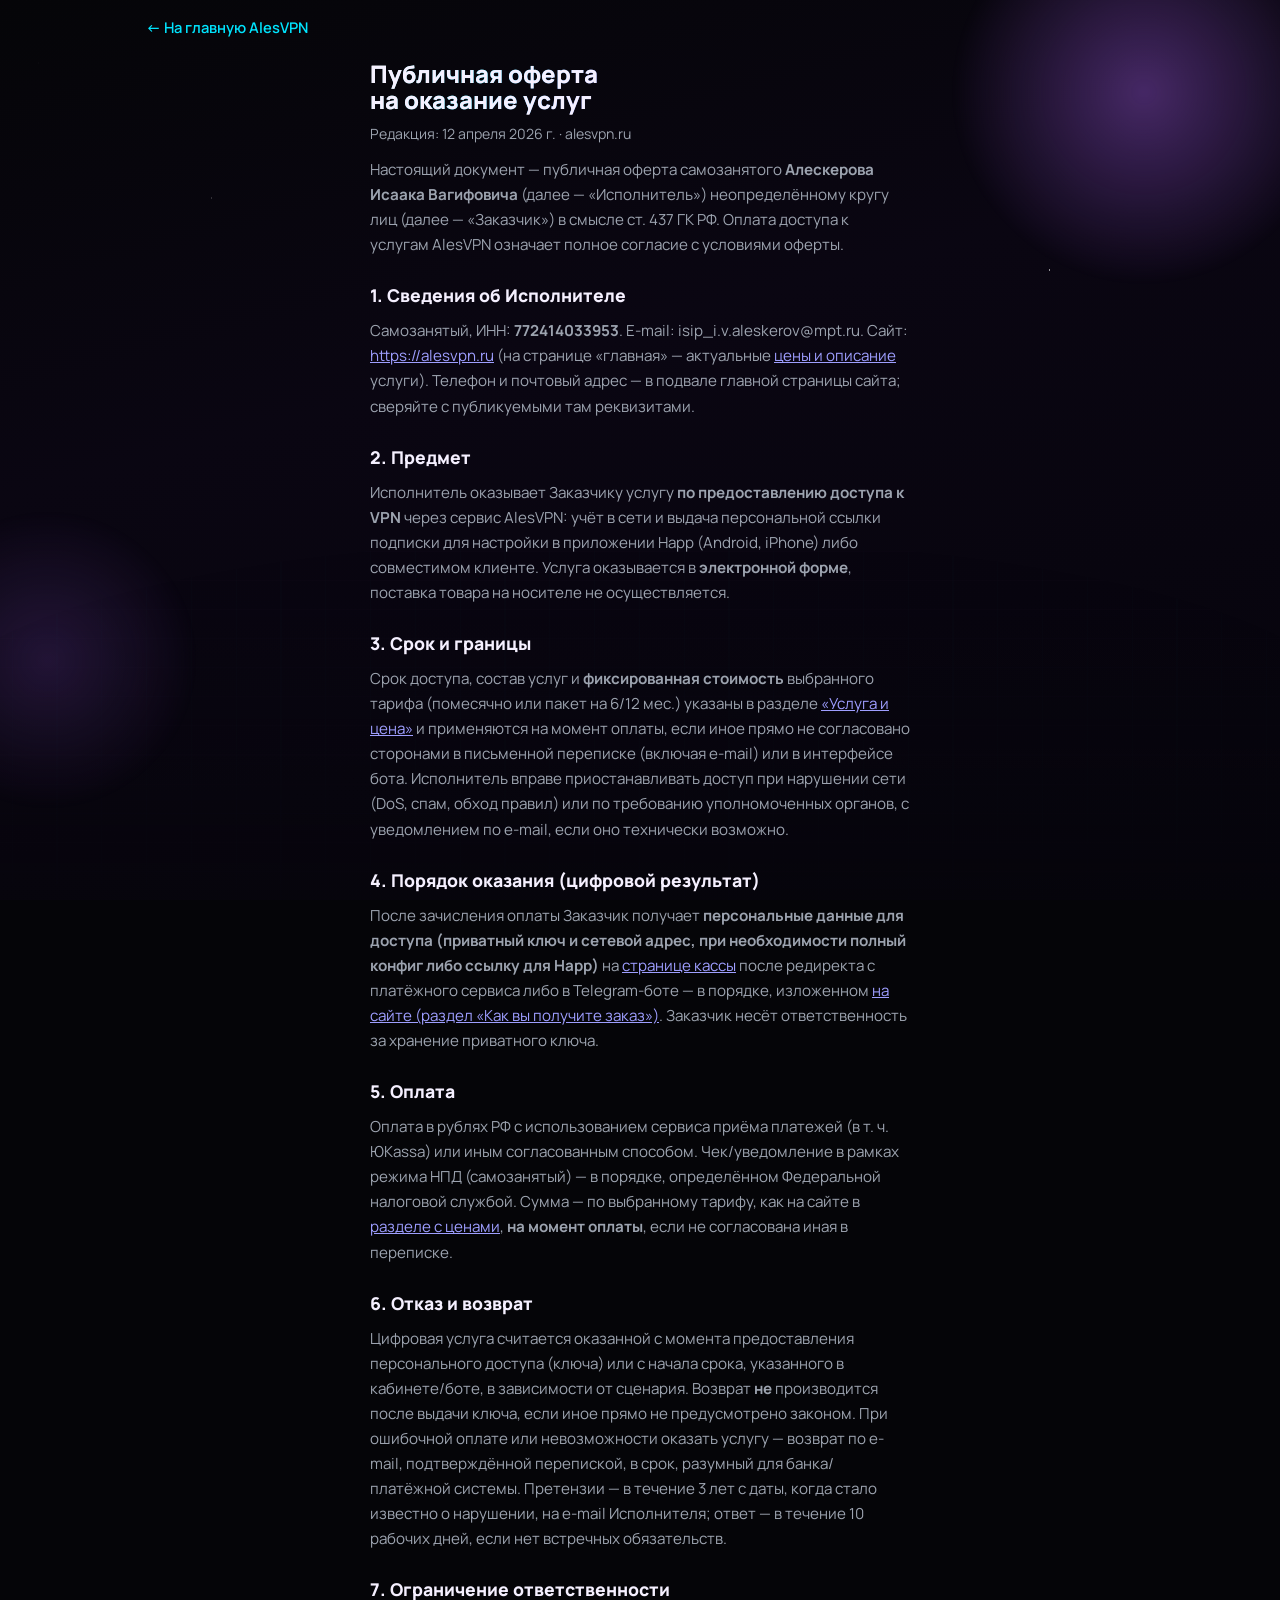
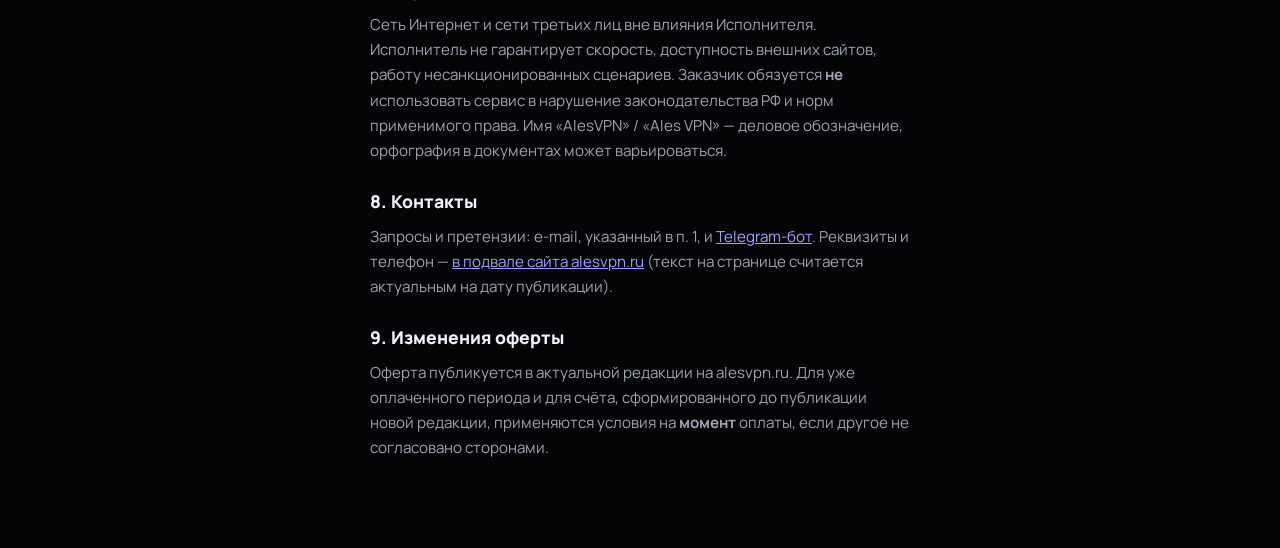
==== commit 1bb19f1f: "feat(bot): личный кабинет Happ с продлением, админкой и доп. ключами Co-authored-by: Cursor <cursora" ====
--- a/web/oferta.html
+++ b/web/oferta.html
@@ -51,10 +51,10 @@
         <h2>2. Предмет</h2>
         <p>
           Исполнитель оказывает Заказчику услугу
-          <strong>по предоставлению доступа к VPN (протокол WireGuard)</strong>
-          через сервис AlesVPN: учёт в сети, выдача параметров
-          (приватного ключа и сетевого адреса в пуле VPN) для настройки в
-          приложении AlesVPN (Android) либо совместимом клиенте. Услуга
+          <strong>по предоставлению доступа к VPN</strong>
+          через сервис AlesVPN: учёт в сети и выдача персональной ссылки
+          подписки для настройки в приложении Happ (Android, iPhone) либо
+          совместимом клиенте. Услуга
           оказывается в <strong>электронной форме</strong>, поставка товара на
           носителе не осуществляется.
         </p>
